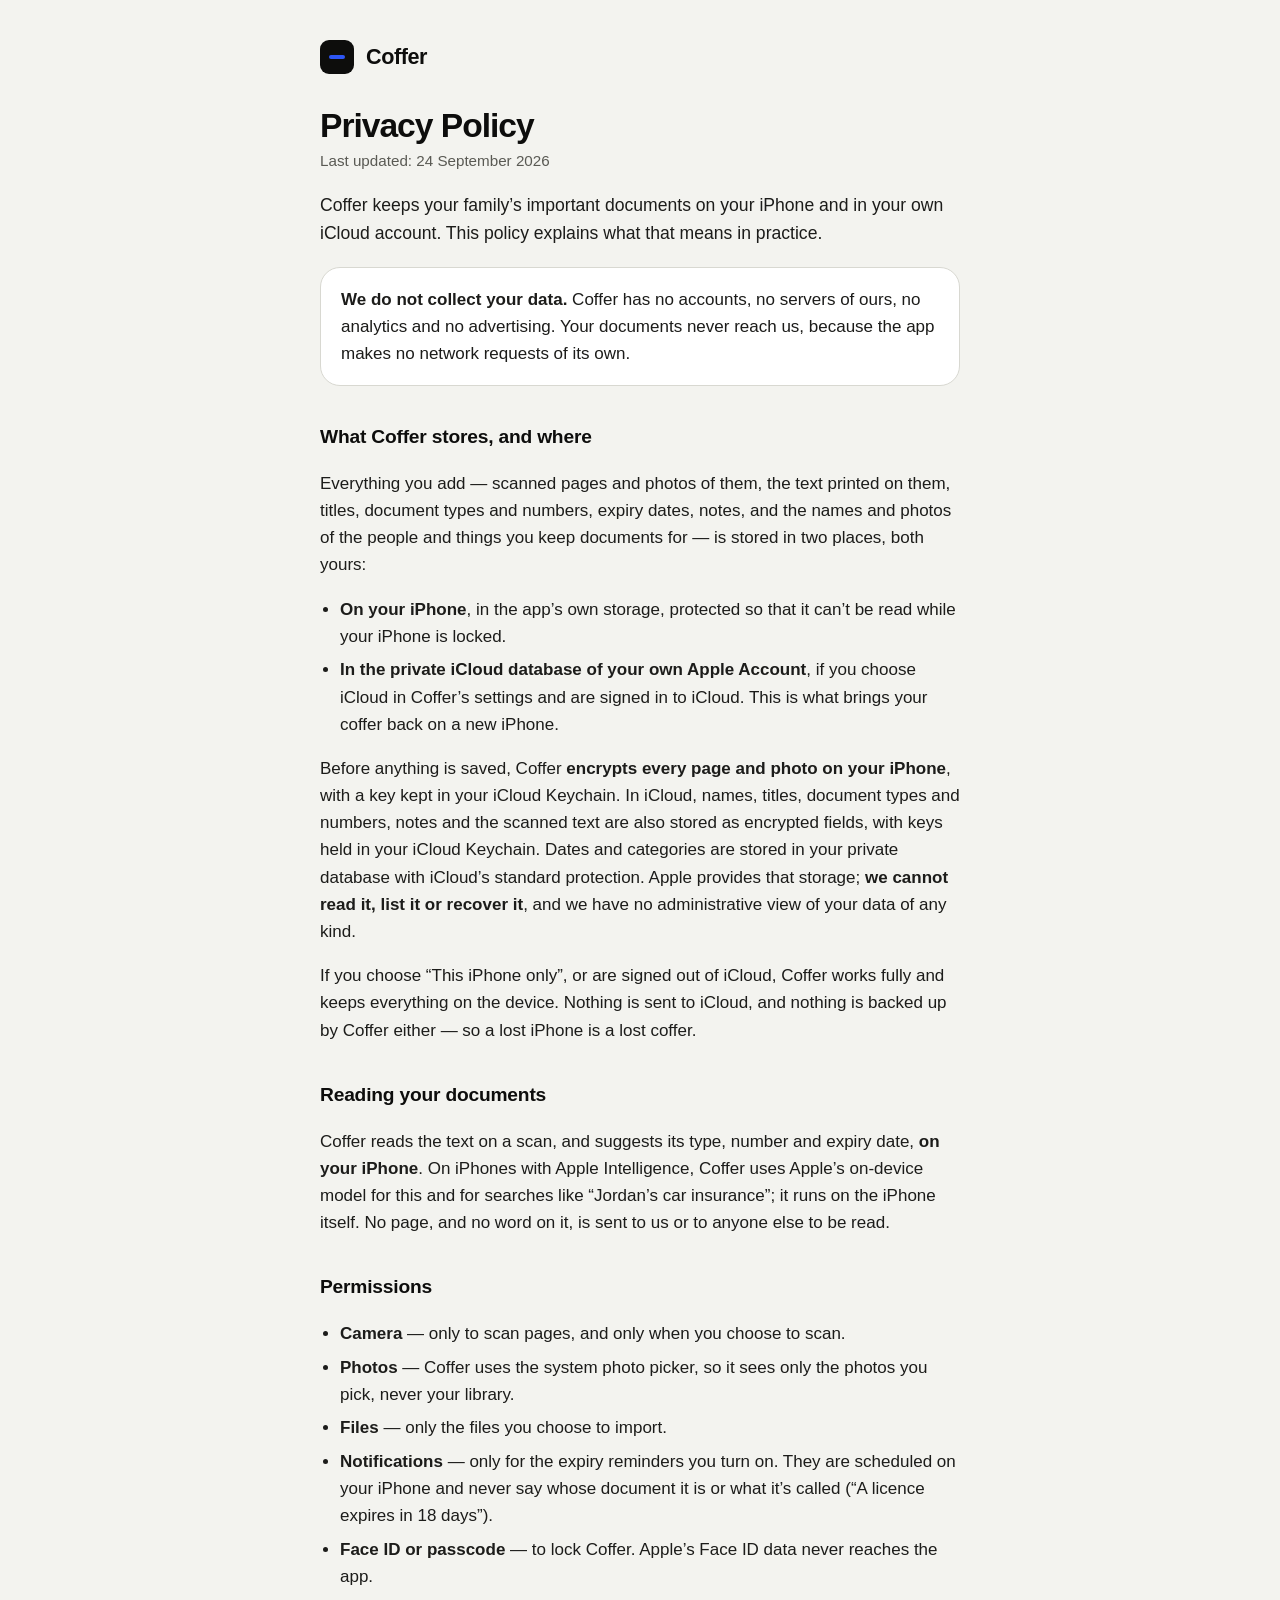
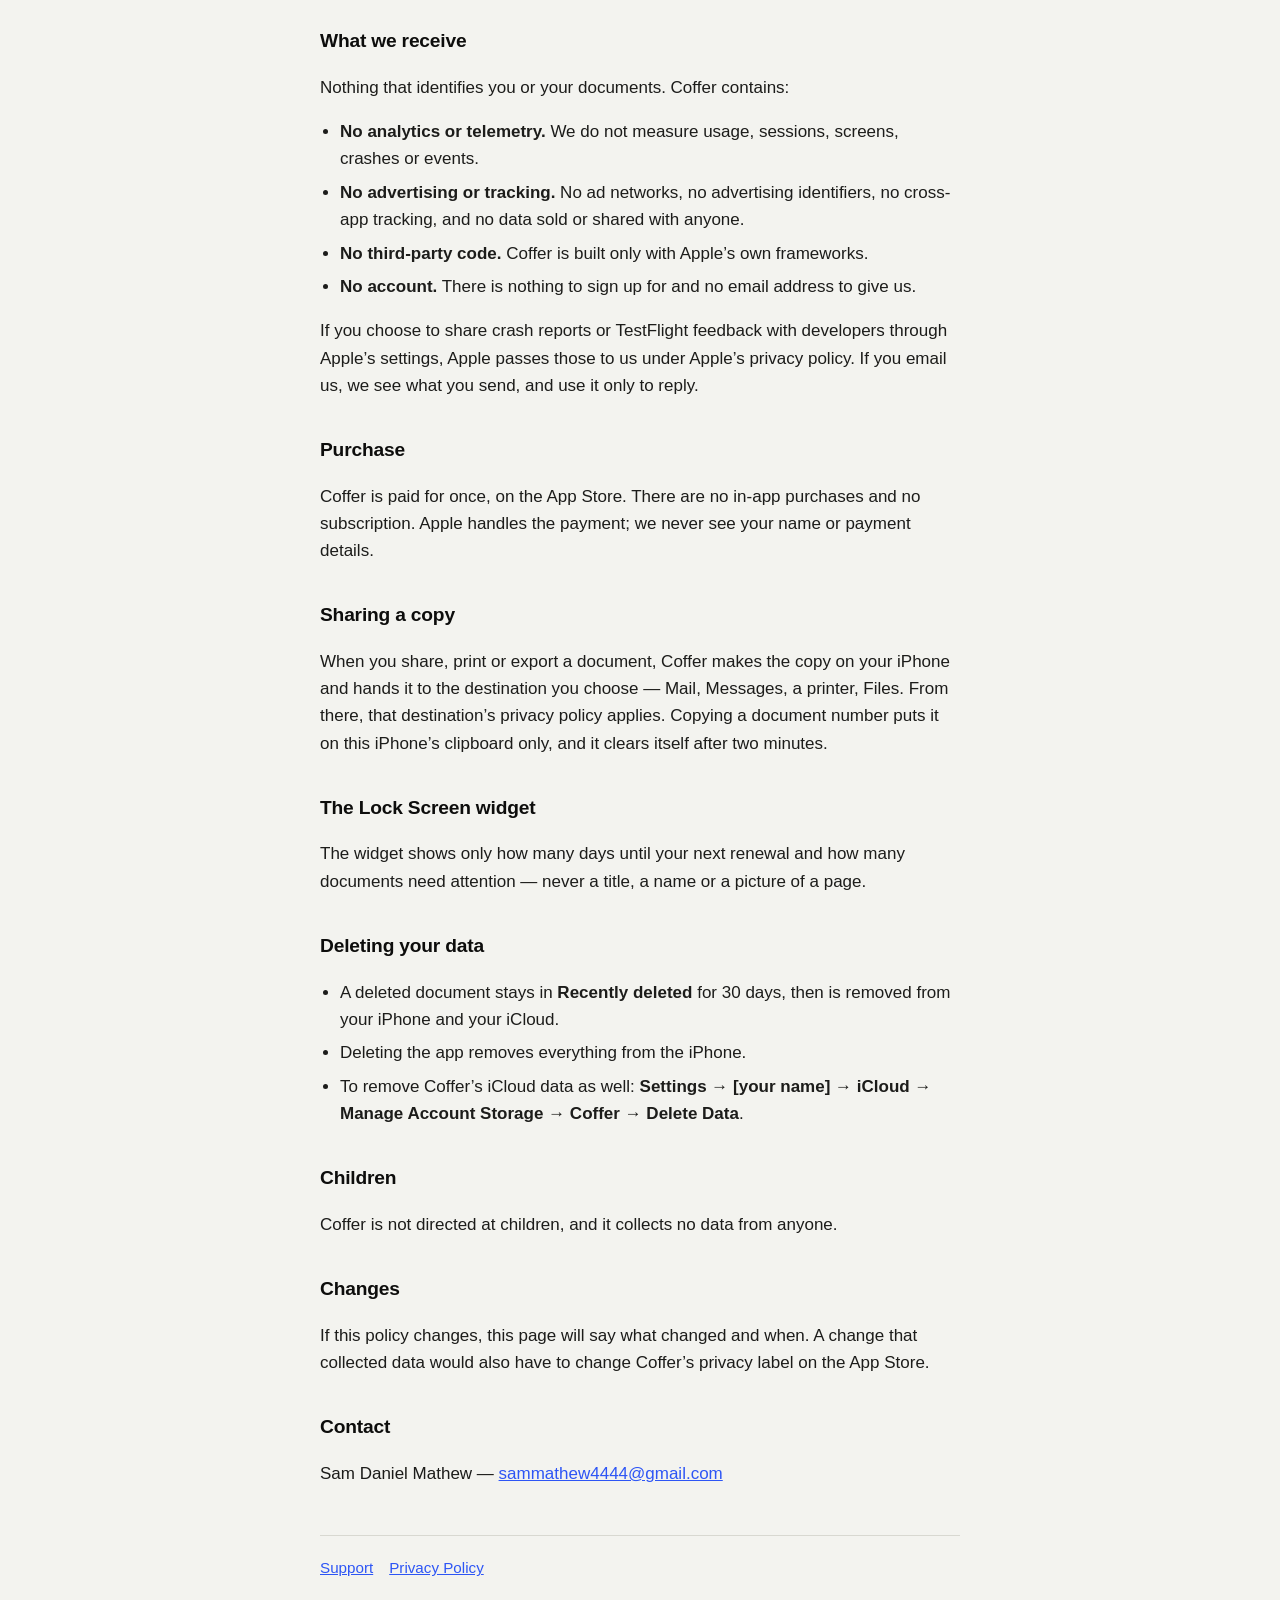
==== privacy.html @ d0f36e39 "Support page and privacy policy for Coffer" ====
<!DOCTYPE html>
<html lang="en">
<head>
<meta charset="utf-8">
<meta name="viewport" content="width=device-width, initial-scale=1">
<title>Privacy Policy — Coffer</title>
<link rel="stylesheet" href="style.css">
</head>
<body>
<main>
<header><span class="mark" aria-hidden="true"></span><a href="./">Coffer</a></header>

<h1>Privacy Policy</h1>
<p class="updated">Last updated: 24 September 2026</p>

<p class="lede">Coffer keeps your family’s important documents on your iPhone and in your
own iCloud account. This policy explains what that means in practice.</p>

<div class="card"><p><strong>We do not collect your data.</strong> Coffer has no accounts,
no servers of ours, no analytics and no advertising. Your documents never reach us, because
the app makes no network requests of its own.</p></div>

<h2>What Coffer stores, and where</h2>
<p>Everything you add — scanned pages and photos of them, the text printed on them, titles,
document types and numbers, expiry dates, notes, and the names and photos of the people and
things you keep documents for — is stored in two places, both yours:</p>
<ul>
  <li><strong>On your iPhone</strong>, in the app’s own storage, protected so that it can’t
      be read while your iPhone is locked.</li>
  <li><strong>In the private iCloud database of your own Apple Account</strong>, if you
      choose iCloud in Coffer’s settings and are signed in to iCloud. This is what brings
      your coffer back on a new iPhone.</li>
</ul>
<p>Before anything is saved, Coffer <strong>encrypts every page and photo on your
iPhone</strong>, with a key kept in your iCloud Keychain. In iCloud, names, titles, document
types and numbers, notes and the scanned text are also stored as encrypted fields, with keys
held in your iCloud Keychain. Dates and categories are stored in your private database with
iCloud’s standard protection. Apple provides that storage; <strong>we cannot read it, list
it or recover it</strong>, and we have no administrative view of your data of any kind.</p>
<p>If you choose “This iPhone only”, or are signed out of iCloud, Coffer works fully and
keeps everything on the device. Nothing is sent to iCloud, and nothing is backed up by
Coffer either — so a lost iPhone is a lost coffer.</p>

<h2>Reading your documents</h2>
<p>Coffer reads the text on a scan, and suggests its type, number and expiry date,
<strong>on your iPhone</strong>. On iPhones with Apple Intelligence, Coffer uses Apple’s
on-device model for this and for searches like “Jordan’s car insurance”; it runs on the
iPhone itself. No page, and no word on it, is sent to us or to anyone else to be read.</p>

<h2>Permissions</h2>
<ul>
  <li><strong>Camera</strong> — only to scan pages, and only when you choose to scan.</li>
  <li><strong>Photos</strong> — Coffer uses the system photo picker, so it sees only the
      photos you pick, never your library.</li>
  <li><strong>Files</strong> — only the files you choose to import.</li>
  <li><strong>Notifications</strong> — only for the expiry reminders you turn on. They are
      scheduled on your iPhone and never say whose document it is or what it’s called
      (“A licence expires in 18 days”).</li>
  <li><strong>Face ID or passcode</strong> — to lock Coffer. Apple’s Face ID data never
      reaches the app.</li>
</ul>

<h2>What we receive</h2>
<p>Nothing that identifies you or your documents. Coffer contains:</p>
<ul>
  <li><strong>No analytics or telemetry.</strong> We do not measure usage, sessions, screens,
      crashes or events.</li>
  <li><strong>No advertising or tracking.</strong> No ad networks, no advertising
      identifiers, no cross-app tracking, and no data sold or shared with anyone.</li>
  <li><strong>No third-party code.</strong> Coffer is built only with Apple’s own
      frameworks.</li>
  <li><strong>No account.</strong> There is nothing to sign up for and no email address to
      give us.</li>
</ul>
<p>If you choose to share crash reports or TestFlight feedback with developers through
Apple’s settings, Apple passes those to us under Apple’s privacy policy. If you email us,
we see what you send, and use it only to reply.</p>

<h2>Purchase</h2>
<p>Coffer is paid for once, on the App Store. There are no in-app purchases and no
subscription. Apple handles the payment; we never see your name or payment details.</p>

<h2>Sharing a copy</h2>
<p>When you share, print or export a document, Coffer makes the copy on your iPhone and hands
it to the destination you choose — Mail, Messages, a printer, Files. From there, that
destination’s privacy policy applies. Copying a document number puts it on this iPhone’s
clipboard only, and it clears itself after two minutes.</p>

<h2>The Lock Screen widget</h2>
<p>The widget shows only how many days until your next renewal and how many documents need
attention — never a title, a name or a picture of a page.</p>

<h2>Deleting your data</h2>
<ul>
  <li>A deleted document stays in <strong>Recently deleted</strong> for 30 days, then is
      removed from your iPhone and your iCloud.</li>
  <li>Deleting the app removes everything from the iPhone.</li>
  <li>To remove Coffer’s iCloud data as well: <strong>Settings → [your name] → iCloud →
      Manage Account Storage → Coffer → Delete Data</strong>.</li>
</ul>

<h2>Children</h2>
<p>Coffer is not directed at children, and it collects no data from anyone.</p>

<h2>Changes</h2>
<p>If this policy changes, this page will say what changed and when. A change that
collected data would also have to change Coffer’s privacy label on the App Store.</p>

<h2>Contact</h2>
<p>Sam Daniel Mathew — <a href="mailto:sammathew4444@gmail.com">sammathew4444@gmail.com</a></p>

<nav><a href="./">Support</a><a href="privacy.html">Privacy Policy</a></nav>
</main>
</body>
</html>
---- style.css ----
:root {
  color-scheme: light dark;
  --ground: #f3f3ef; --surface: #ffffff; --ink: #0d0d0c; --text: #1c1c1a;
  --muted: #5a5a54; --rule: #d8d8d1; --accent: #2d55f5;
}
@media (prefers-color-scheme: dark) {
  :root {
    --ground: #06080f; --surface: #111a2e; --ink: #eef0f6; --text: #e3e6ee;
    --muted: #98a1b9; --rule: #253052; --accent: #6f8bff;
  }
}
* { box-sizing: border-box; }
body {
  margin: 0; background: var(--ground); color: var(--text);
  font: 17px/1.6 ui-rounded, -apple-system, BlinkMacSystemFont, "Segoe UI", Roboto, sans-serif;
}
main { max-width: 42rem; margin: 0 auto; padding: 2.5rem 1rem 4rem; }
header { display: flex; align-items: center; gap: .75rem; margin-bottom: 2rem; }
header a { color: var(--ink); text-decoration: none; font-weight: 800; font-size: 1.35rem; letter-spacing: -.02em; }
.mark { width: 34px; height: 34px; border-radius: 9px; background: var(--ink); position: relative; }
.mark::after { content: ""; position: absolute; left: 9px; right: 9px; top: 15px; height: 4px; border-radius: 2px; background: var(--accent); }
h1 { font-size: 2.1rem; line-height: 1.15; letter-spacing: -.03em; color: var(--ink); margin: 0 0 .25rem; }
h2 { font-size: 1.2rem; letter-spacing: -.01em; color: var(--ink); margin-top: 2.25rem; }
.updated { color: var(--muted); font-size: .95rem; margin-top: 0; }
.lede { font-size: 1.1rem; }
.card { background: var(--surface); border: 1px solid var(--rule); border-radius: 20px; padding: 1.1rem 1.25rem; margin: 1.25rem 0; }
.card p { margin: 0; }
ul { padding-left: 1.25rem; }
li { margin: .4rem 0; }
a { color: var(--accent); }
nav { margin-top: 3rem; padding-top: 1.25rem; border-top: 1px solid var(--rule); color: var(--muted); font-size: .95rem; }
nav a { margin-right: 1rem; }
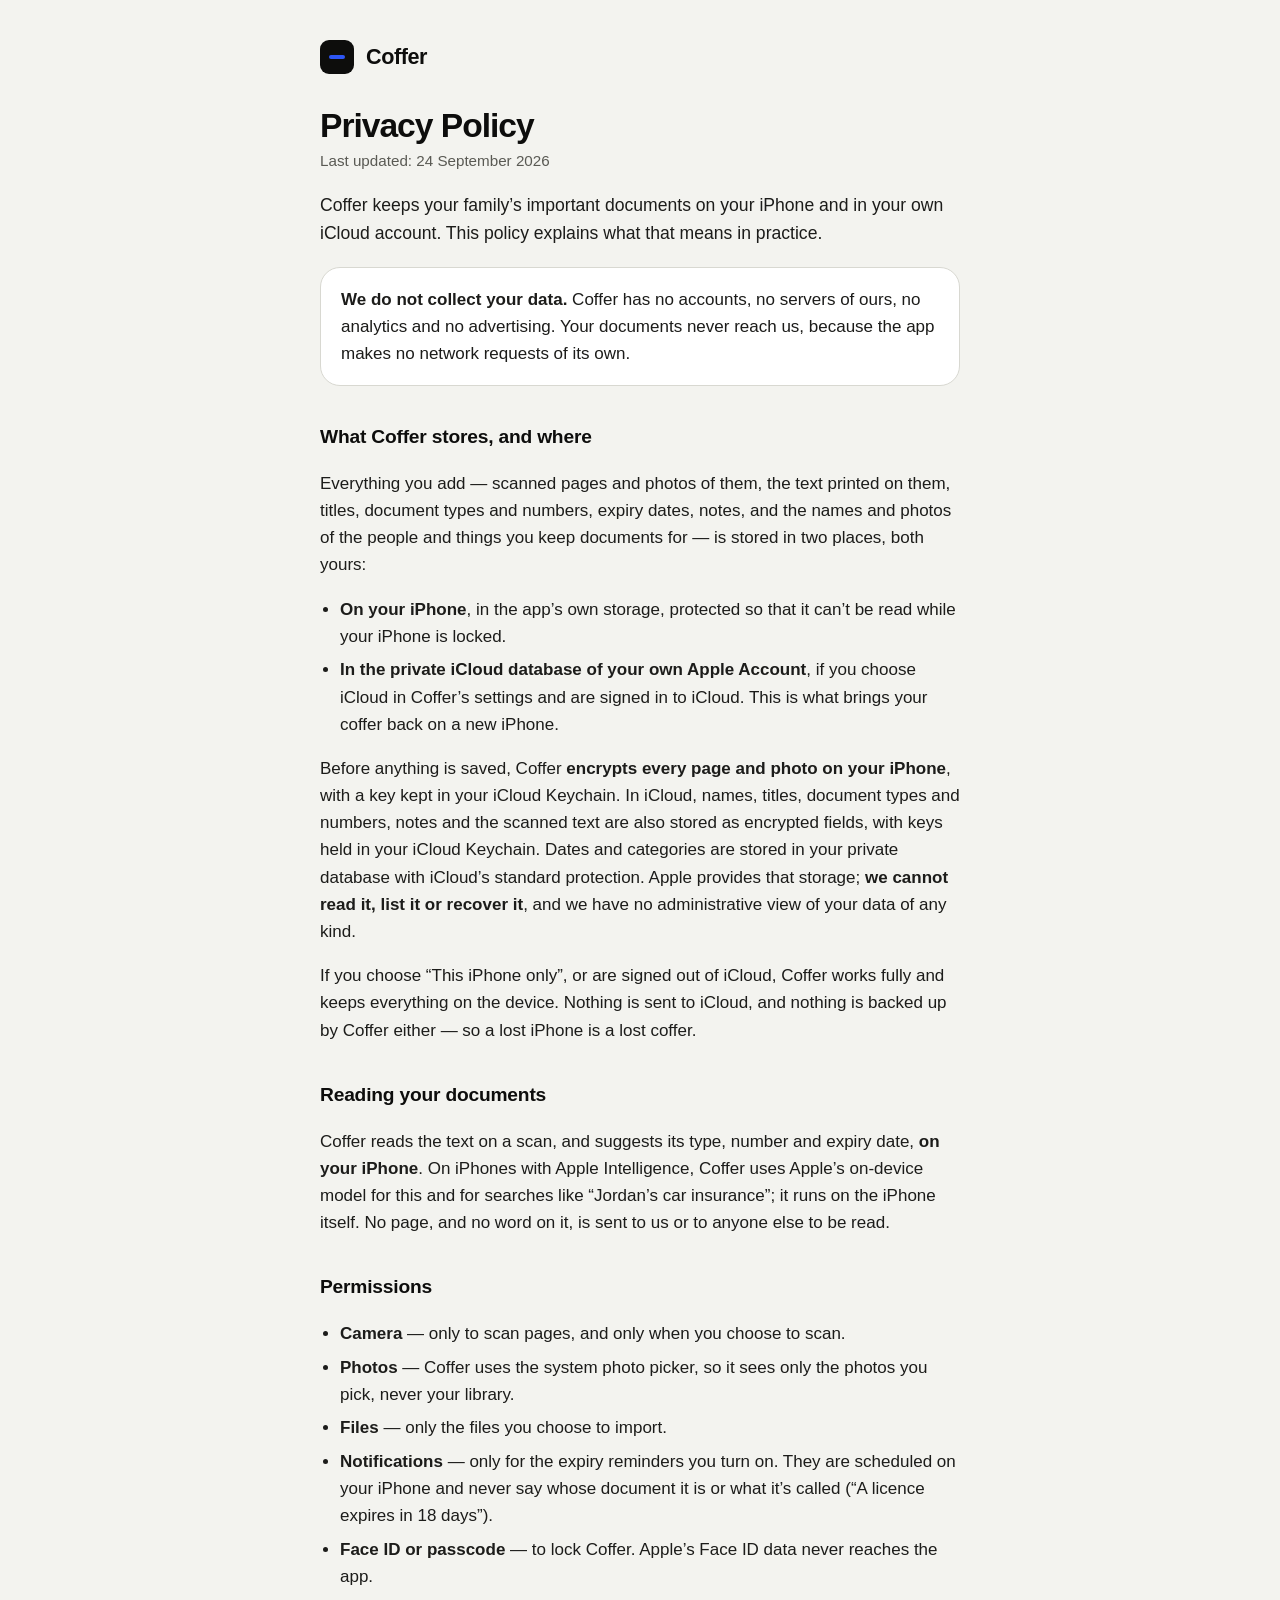
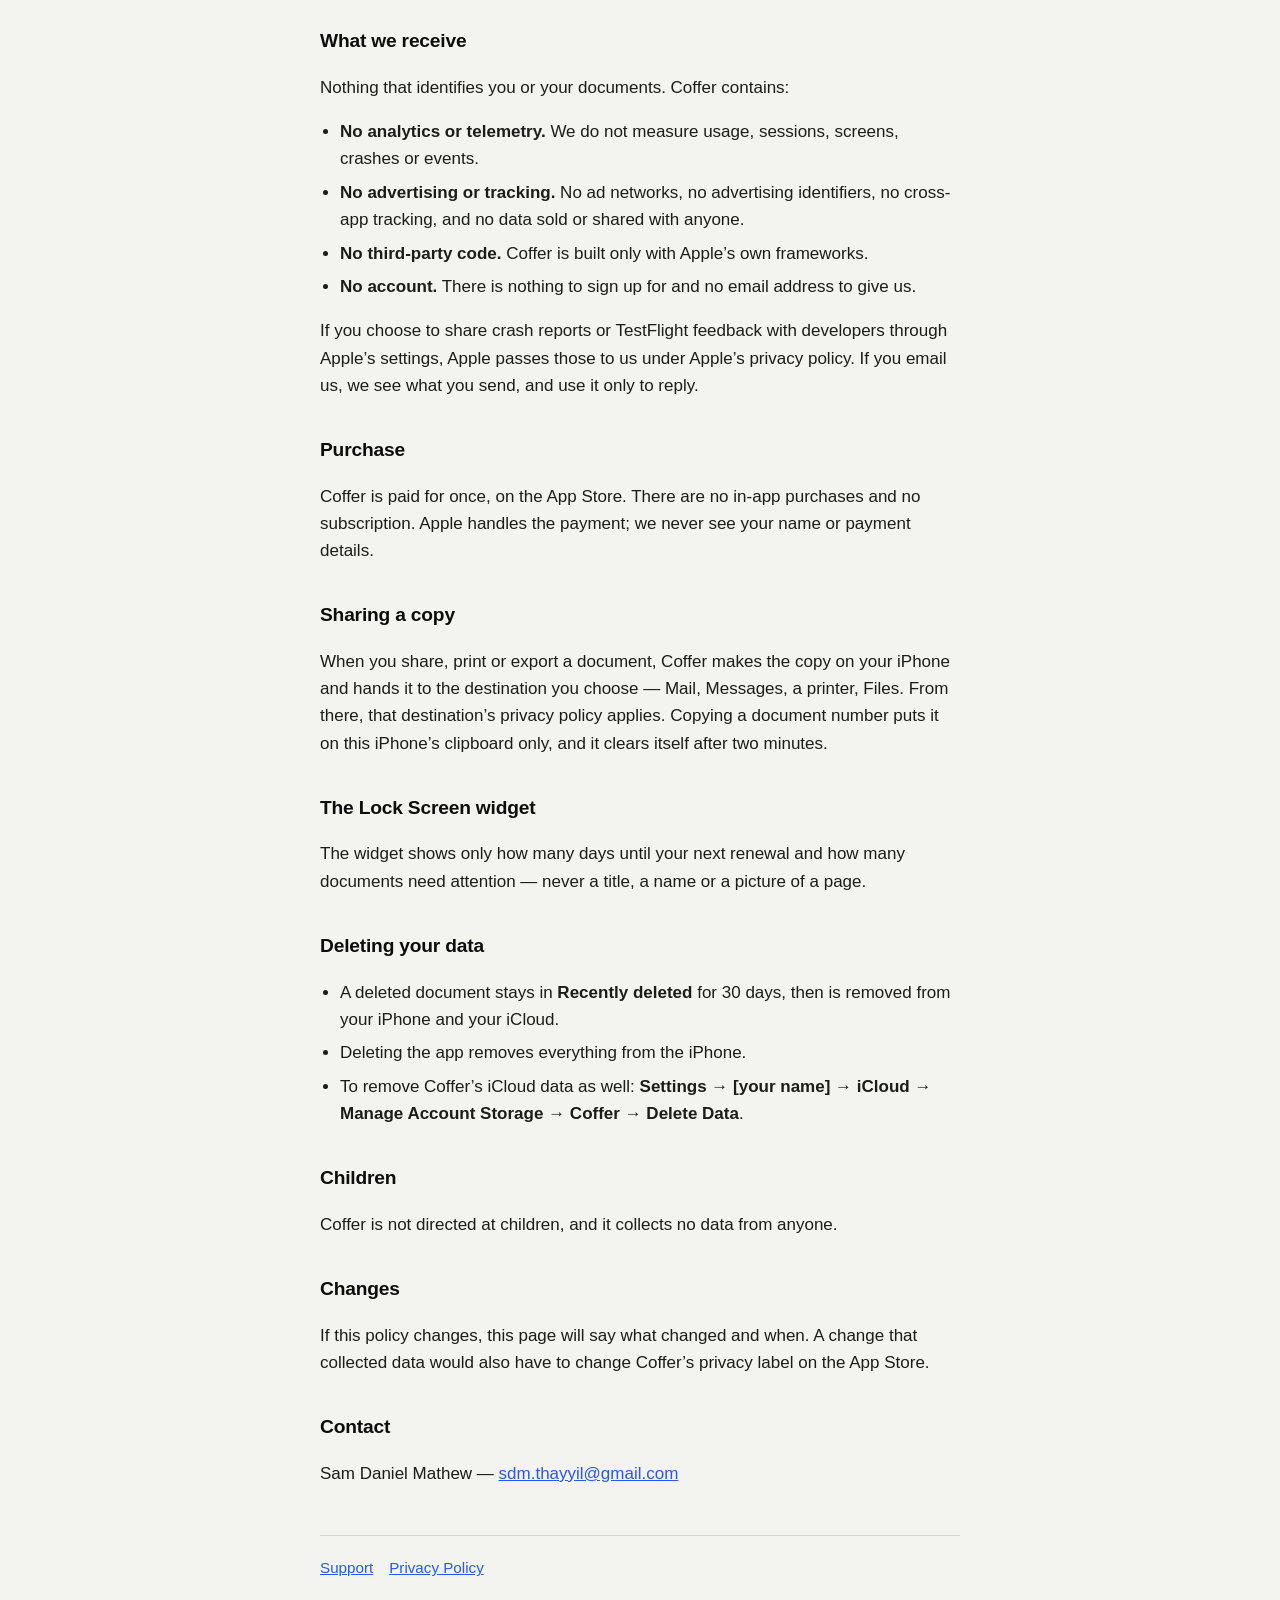
==== commit 0d89751c: "Support email: sdm.thayyil@gmail.com" ====
--- a/privacy.html
+++ b/privacy.html
@@ -107,7 +107,7 @@
 collected data would also have to change Coffer’s privacy label on the App Store.</p>
 
 <h2>Contact</h2>
-<p>Sam Daniel Mathew — <a href="mailto:sammathew4444@gmail.com">sammathew4444@gmail.com</a></p>
+<p>Sam Daniel Mathew — <a href="mailto:sdm.thayyil@gmail.com">sdm.thayyil@gmail.com</a></p>
 
 <nav><a href="./">Support</a><a href="privacy.html">Privacy Policy</a></nav>
 </main>
